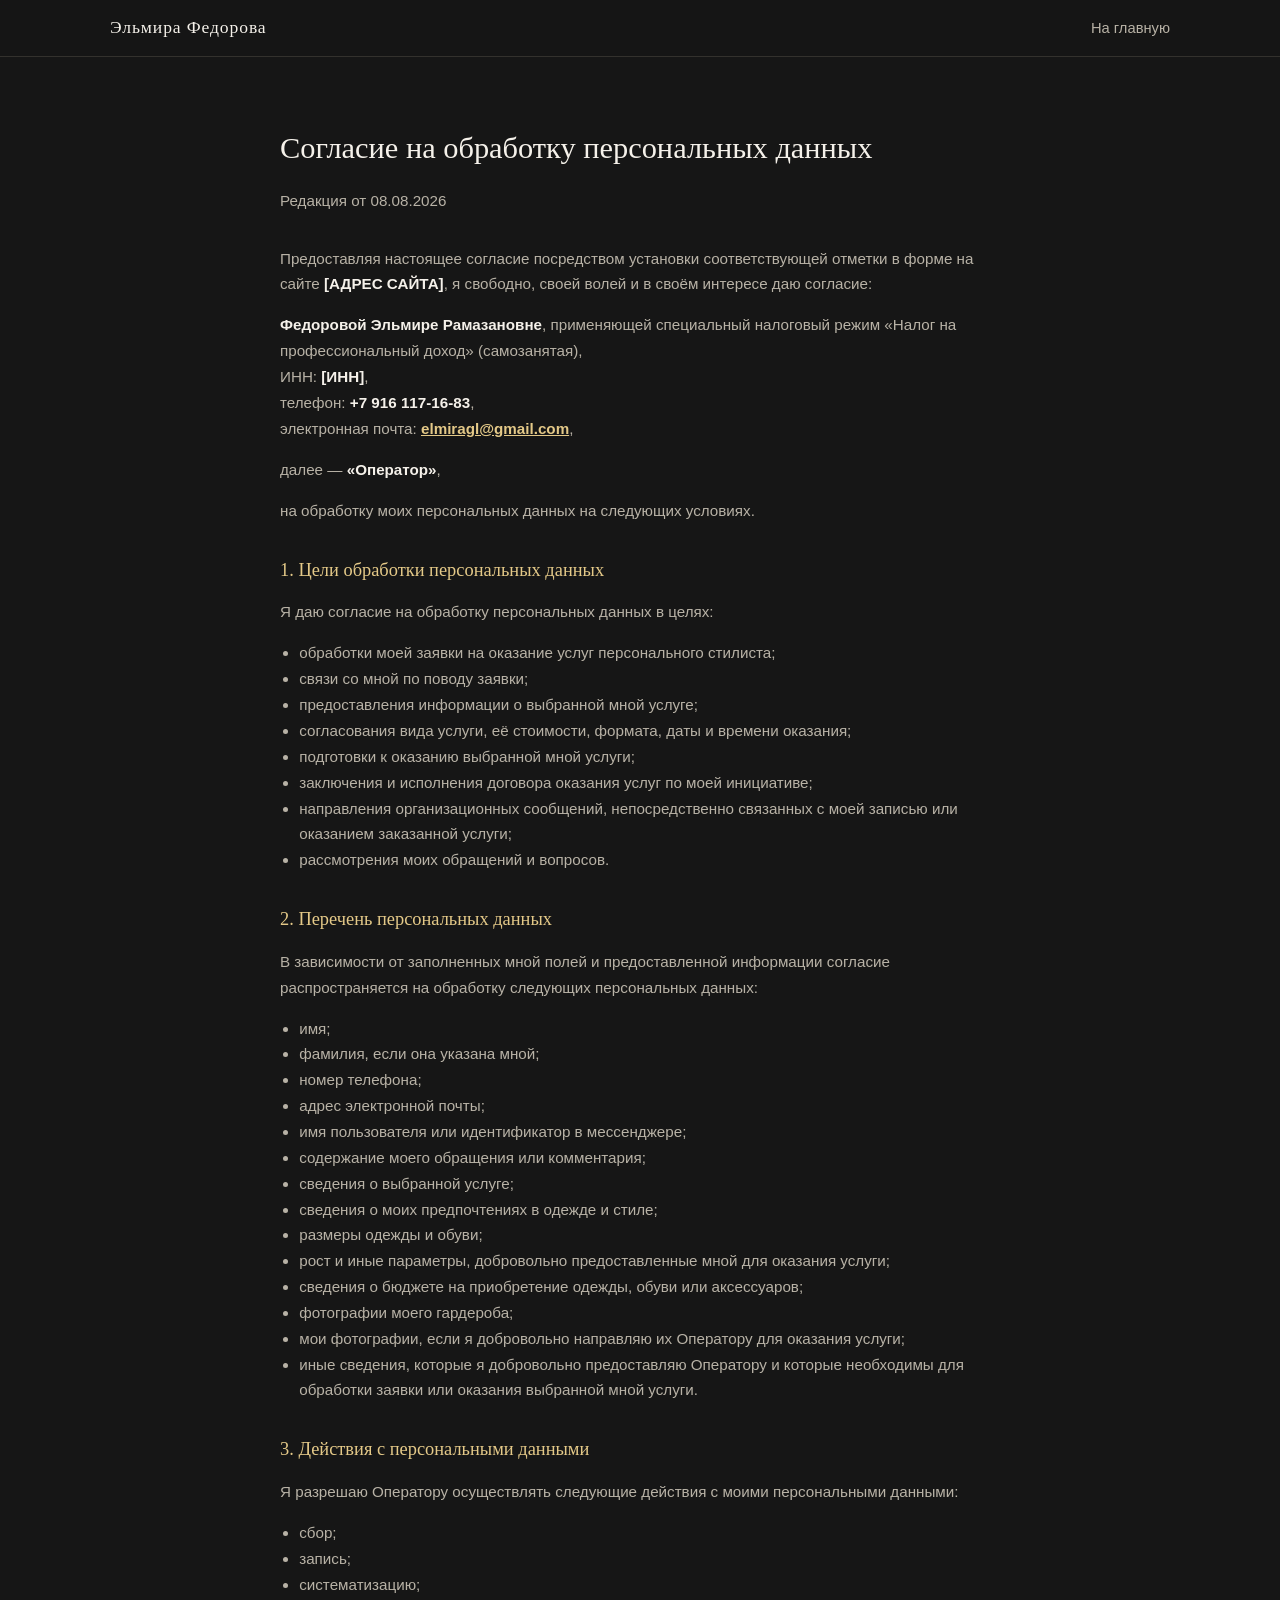
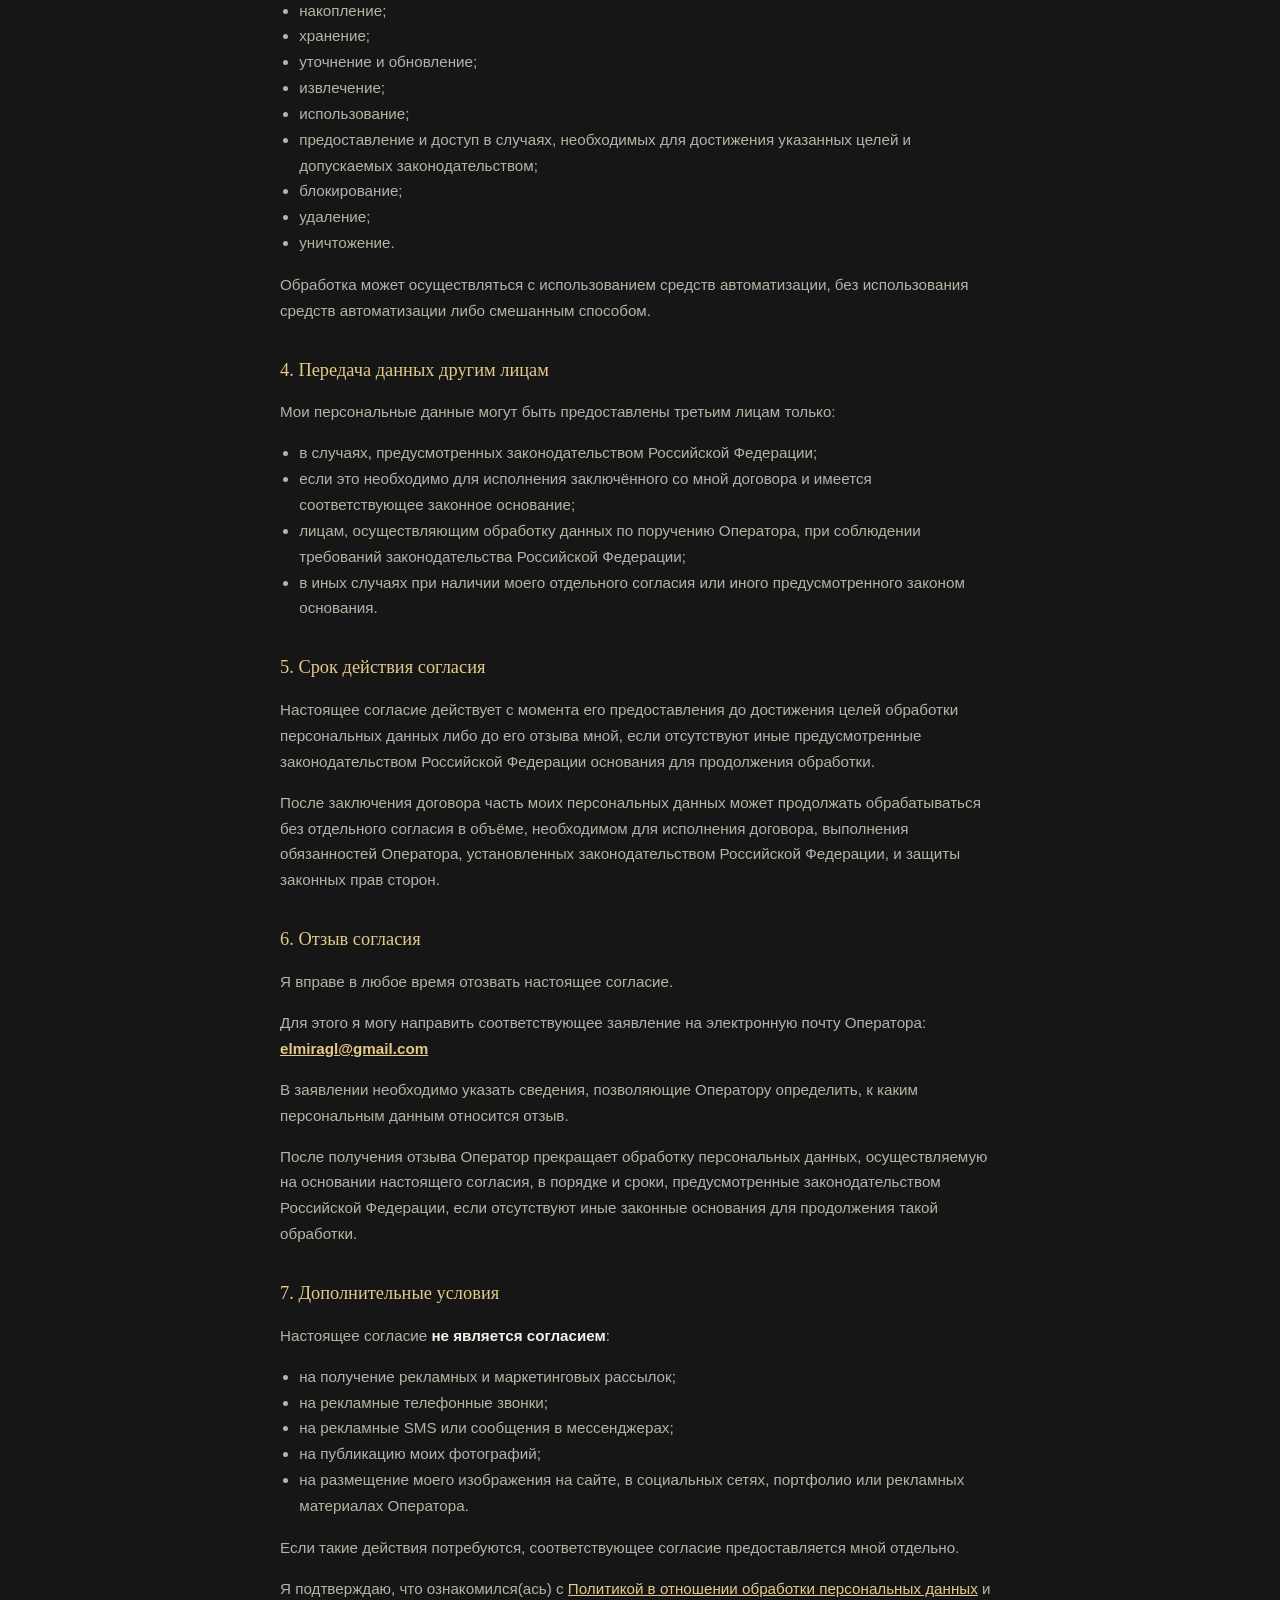
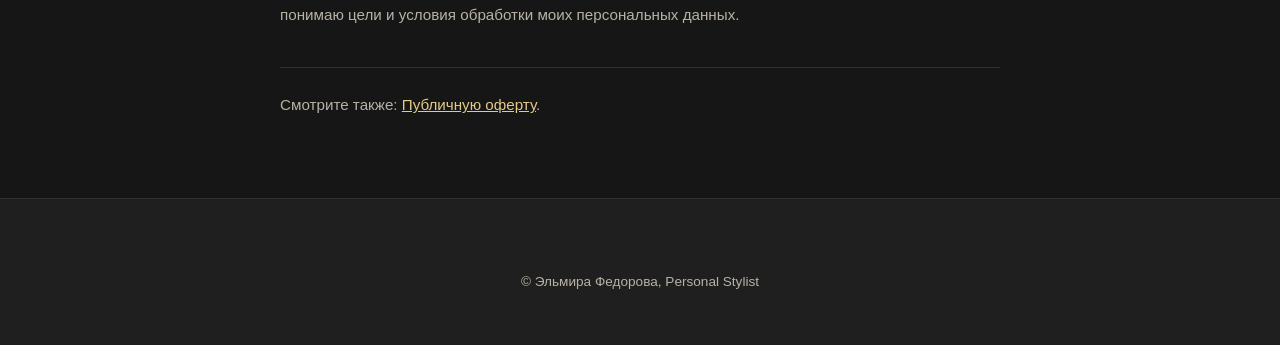
==== consent-personal-data.html @ 2ba429c3 "Replace public offer with client-provided text; add privacy policy and PD consent pages; require exp" ====
<!doctype html>
<html lang="ru">
<head>
<meta charset="UTF-8" />
<meta name="viewport" content="width=device-width, initial-scale=1, viewport-fit=cover" />
<title>Согласие на обработку персональных данных — Эльмира Федорова, Personal Stylist</title>
<meta name="robots" content="noindex" />
<meta name="theme-color" content="#161616" />
<link rel="icon" href="icons/favicon-32.png" sizes="32x32" />
<link rel="stylesheet" href="styles.css" />
</head>
<body>

<header class="site-header">
  <div class="header-inner">
    <a class="brand" href="index.html">Эльмира Федорова</a>
    <nav class="main-nav" style="display:flex">
      <a href="index.html">На главную</a>
    </nav>
  </div>
</header>

<main class="legal-page">
  <h1>Согласие на обработку персональных данных</h1>
  <p class="legal-updated">Редакция от 08.08.2026</p>

  <p>Предоставляя настоящее согласие посредством установки соответствующей отметки в форме на сайте <strong>[АДРЕС САЙТА]</strong>, я свободно, своей волей и в своём интересе даю согласие:</p>

  <p><strong>Федоровой Эльмире Рамазановне</strong>, применяющей специальный налоговый режим «Налог на профессиональный доход» (самозанятая),<br>
  ИНН: <strong>[ИНН]</strong>,<br>
  телефон: <strong>+7 916 117-16-83</strong>,<br>
  электронная почта: <strong><a href="mailto:elmiragl@gmail.com">elmiragl@gmail.com</a></strong>,</p>

  <p>далее — <strong>«Оператор»</strong>,</p>

  <p>на обработку моих персональных данных на следующих условиях.</p>

  <h2>1. Цели обработки персональных данных</h2>
  <p>Я даю согласие на обработку персональных данных в целях:</p>
  <ul>
    <li>обработки моей заявки на оказание услуг персонального стилиста;</li>
    <li>связи со мной по поводу заявки;</li>
    <li>предоставления информации о выбранной мной услуге;</li>
    <li>согласования вида услуги, её стоимости, формата, даты и времени оказания;</li>
    <li>подготовки к оказанию выбранной мной услуги;</li>
    <li>заключения и исполнения договора оказания услуг по моей инициативе;</li>
    <li>направления организационных сообщений, непосредственно связанных с моей записью или оказанием заказанной услуги;</li>
    <li>рассмотрения моих обращений и вопросов.</li>
  </ul>

  <h2>2. Перечень персональных данных</h2>
  <p>В зависимости от заполненных мной полей и предоставленной информации согласие распространяется на обработку следующих персональных данных:</p>
  <ul>
    <li>имя;</li>
    <li>фамилия, если она указана мной;</li>
    <li>номер телефона;</li>
    <li>адрес электронной почты;</li>
    <li>имя пользователя или идентификатор в мессенджере;</li>
    <li>содержание моего обращения или комментария;</li>
    <li>сведения о выбранной услуге;</li>
    <li>сведения о моих предпочтениях в одежде и стиле;</li>
    <li>размеры одежды и обуви;</li>
    <li>рост и иные параметры, добровольно предоставленные мной для оказания услуги;</li>
    <li>сведения о бюджете на приобретение одежды, обуви или аксессуаров;</li>
    <li>фотографии моего гардероба;</li>
    <li>мои фотографии, если я добровольно направляю их Оператору для оказания услуги;</li>
    <li>иные сведения, которые я добровольно предоставляю Оператору и которые необходимы для обработки заявки или оказания выбранной мной услуги.</li>
  </ul>

  <h2>3. Действия с персональными данными</h2>
  <p>Я разрешаю Оператору осуществлять следующие действия с моими персональными данными:</p>
  <ul>
    <li>сбор;</li>
    <li>запись;</li>
    <li>систематизацию;</li>
    <li>накопление;</li>
    <li>хранение;</li>
    <li>уточнение и обновление;</li>
    <li>извлечение;</li>
    <li>использование;</li>
    <li>предоставление и доступ в случаях, необходимых для достижения указанных целей и допускаемых законодательством;</li>
    <li>блокирование;</li>
    <li>удаление;</li>
    <li>уничтожение.</li>
  </ul>
  <p>Обработка может осуществляться с использованием средств автоматизации, без использования средств автоматизации либо смешанным способом.</p>

  <h2>4. Передача данных другим лицам</h2>
  <p>Мои персональные данные могут быть предоставлены третьим лицам только:</p>
  <ul>
    <li>в случаях, предусмотренных законодательством Российской Федерации;</li>
    <li>если это необходимо для исполнения заключённого со мной договора и имеется соответствующее законное основание;</li>
    <li>лицам, осуществляющим обработку данных по поручению Оператора, при соблюдении требований законодательства Российской Федерации;</li>
    <li>в иных случаях при наличии моего отдельного согласия или иного предусмотренного законом основания.</li>
  </ul>

  <h2>5. Срок действия согласия</h2>
  <p>Настоящее согласие действует с момента его предоставления до достижения целей обработки персональных данных либо до его отзыва мной, если отсутствуют иные предусмотренные законодательством Российской Федерации основания для продолжения обработки.</p>
  <p>После заключения договора часть моих персональных данных может продолжать обрабатываться без отдельного согласия в объёме, необходимом для исполнения договора, выполнения обязанностей Оператора, установленных законодательством Российской Федерации, и защиты законных прав сторон.</p>

  <h2>6. Отзыв согласия</h2>
  <p>Я вправе в любое время отозвать настоящее согласие.</p>
  <p>Для этого я могу направить соответствующее заявление на электронную почту Оператора: <strong><a href="mailto:elmiragl@gmail.com">elmiragl@gmail.com</a></strong></p>
  <p>В заявлении необходимо указать сведения, позволяющие Оператору определить, к каким персональным данным относится отзыв.</p>
  <p>После получения отзыва Оператор прекращает обработку персональных данных, осуществляемую на основании настоящего согласия, в порядке и сроки, предусмотренные законодательством Российской Федерации, если отсутствуют иные законные основания для продолжения такой обработки.</p>

  <h2>7. Дополнительные условия</h2>
  <p>Настоящее согласие <strong>не является согласием</strong>:</p>
  <ul>
    <li>на получение рекламных и маркетинговых рассылок;</li>
    <li>на рекламные телефонные звонки;</li>
    <li>на рекламные SMS или сообщения в мессенджерах;</li>
    <li>на публикацию моих фотографий;</li>
    <li>на размещение моего изображения на сайте, в социальных сетях, портфолио или рекламных материалах Оператора.</li>
  </ul>
  <p>Если такие действия потребуются, соответствующее согласие предоставляется мной отдельно.</p>
  <p>Я подтверждаю, что ознакомился(ась) с <a href="privacy.html">Политикой в отношении обработки персональных данных</a> и понимаю цели и условия обработки моих персональных данных.</p>

  <p class="legal-links">
    Смотрите также: <a href="oferta.html">Публичную оферту</a>.
  </p>
</main>

<footer id="contacts" class="site-footer">
  <p class="footer-note">© Эльмира Федорова, Personal Stylist</p>
</footer>

</body>
</html>
---- styles.css ----
:root {
  --bg: #161616;
  --bg-alt: #1f1f1f;
  --card: #232323;
  --gold: #c9a24b;
  --gold-soft: #e4c988;
  --text: #f5f1ea;
  --text-dim: #b8b2a6;
  --border: #33312d;
  --radius: 14px;
}

* { box-sizing: border-box; }

html { scroll-behavior: smooth; }

html, body {
  overflow-x: hidden;
}

body {
  margin: 0;
  background: var(--bg);
  color: var(--text);
  font-family: -apple-system, BlinkMacSystemFont, "Segoe UI", Roboto, sans-serif;
  line-height: 1.55;
}

h1, h2, h3, .brand, .quote {
  font-family: Georgia, "Times New Roman", serif;
  font-weight: 400;
}

a { color: inherit; }

img { max-width: 100%; display: block; }

.eyebrow {
  text-transform: uppercase;
  letter-spacing: 0.3em;
  font-size: 0.75rem;
  color: var(--gold);
  margin: 0 0 0.5rem;
}

/* Header */
.site-header {
  position: sticky;
  top: 0;
  z-index: 50;
  background: rgba(22, 22, 22, 0.9);
  backdrop-filter: blur(8px);
  border-bottom: 1px solid var(--border);
}

.header-inner {
  max-width: 1100px;
  margin: 0 auto;
  padding: 0.9rem 1.25rem;
  display: flex;
  align-items: center;
  justify-content: space-between;
}

.brand {
  text-decoration: none;
  font-size: 1.1rem;
  letter-spacing: 0.05em;
  color: var(--text);
}

.main-nav {
  display: flex;
  gap: 1.5rem;
}

.main-nav a {
  text-decoration: none;
  font-size: 0.92rem;
  color: var(--text-dim);
  transition: color 0.2s;
}

.main-nav a:hover { color: var(--gold); }

.nav-toggle {
  display: none;
  flex-direction: column;
  justify-content: center;
  gap: 5px;
  width: 34px;
  height: 34px;
  background: none;
  border: none;
  cursor: pointer;
}

.nav-toggle span {
  display: block;
  height: 2px;
  background: var(--text);
  border-radius: 2px;
}

/* Buttons */
.btn {
  display: inline-block;
  padding: 0.85rem 1.6rem;
  border-radius: 999px;
  text-decoration: none;
  font-size: 0.95rem;
  border: 1px solid transparent;
  cursor: pointer;
  transition: transform 0.15s, background 0.2s, border-color 0.2s;
  text-align: center;
}

.btn:active { transform: scale(0.97); }

.btn-primary {
  background: linear-gradient(135deg, var(--gold-soft), var(--gold));
  color: #1a1a1a;
  font-weight: 600;
}

.btn-ghost {
  background: transparent;
  border-color: var(--gold);
  color: var(--gold-soft);
}

.btn-link {
  background: none;
  border: none;
  color: var(--text-dim);
  text-decoration: underline;
  padding: 0.5rem 0;
}

/* Hero */
.hero {
  max-width: 1100px;
  margin: 0 auto;
  padding: 2.5rem 1.25rem 3rem;
  display: grid;
  grid-template-columns: minmax(0, 1fr);
  gap: 2rem;
}

.hero-photo {
  aspect-ratio: 4 / 5;
  border-radius: var(--radius);
  background: linear-gradient(160deg, #2b2b2b, var(--gold));
  max-width: 340px;
  width: 100%;
  margin: 0 auto;
  object-fit: cover;
  box-shadow: 0 20px 40px -20px rgba(0, 0, 0, 0.6);
}

.hero-text h1 {
  font-size: 2.4rem;
  line-height: 1.15;
  margin: 0 0 1rem;
}

.lead { color: var(--text-dim); }

.quote {
  font-style: italic;
  color: var(--gold-soft);
  border-left: 2px solid var(--gold);
  padding-left: 1rem;
  margin: 1.5rem 0;
}

.hero-actions {
  display: flex;
  gap: 1rem;
  flex-wrap: wrap;
}

/* Pains */
.pains {
  background: var(--bg-alt);
  padding: 3rem 1.25rem;
}

.pains h2, .services h2, .reviews h2, .booking h2, .site-footer h2 {
  max-width: 1100px;
  margin: 0 auto 1.5rem;
  font-size: 1.7rem;
  text-align: center;
}

.pains-list {
  max-width: 700px;
  margin: 0 auto;
  padding: 0;
  list-style: none;
}

.pains-list li {
  padding: 0.9rem 0 0.9rem 1.8rem;
  border-bottom: 1px solid var(--border);
  position: relative;
  color: var(--text-dim);
}

.pains-list li::before {
  content: "›";
  position: absolute;
  left: 0;
  color: var(--gold);
  font-size: 1.2rem;
}

/* Services */
.services {
  max-width: 1100px;
  margin: 0 auto;
  padding: 3.5rem 1.25rem;
  display: grid;
  grid-template-columns: minmax(0, 1fr);
  gap: 1.5rem;
}

.service-card {
  background: var(--card);
  border: 1px solid var(--border);
  border-radius: var(--radius);
  padding: 1.75rem;
  overflow: hidden;
}

.service-photo {
  width: calc(100% + 3.5rem);
  margin: -1.75rem -1.75rem 1.25rem;
  aspect-ratio: 16 / 9;
  object-fit: cover;
}

.service-card h3 {
  margin: 0 0 0.4rem;
  font-size: 1.3rem;
  color: var(--gold-soft);
}

.service-price {
  font-weight: 600;
  color: var(--gold);
  margin: 0.3rem 0 1rem;
}

.checklist {
  padding-left: 1.2rem;
  margin: 0 0 1.25rem;
  color: var(--text-dim);
}

.checklist li { margin-bottom: 0.35rem; }

/* Reviews */
.reviews {
  background: var(--bg-alt);
  padding: 3rem 1.25rem;
  text-align: center;
}

.review-grid {
  max-width: 1100px;
  margin: 0 auto;
  display: grid;
  grid-template-columns: minmax(0, 1fr);
  gap: 1.25rem;
  text-align: left;
}

.review-card {
  background: var(--card);
  border: 1px solid var(--border);
  border-radius: var(--radius);
  padding: 1.5rem;
  margin: 0;
}

.review-card p {
  color: var(--text-dim);
  margin: 0 0 0.9rem;
  font-size: 0.95rem;
}

.review-card footer {
  color: var(--gold-soft);
  font-size: 0.85rem;
}

/* Booking */
.booking {
  max-width: 640px;
  margin: 0 auto;
  padding: 3.5rem 1.25rem;
}

#bookingForm {
  display: grid;
  grid-template-columns: minmax(0, 1fr);
  gap: 1.1rem;
}

#bookingForm label {
  display: grid;
  grid-template-columns: minmax(0, 1fr);
  gap: 0.4rem;
  font-size: 0.9rem;
  color: var(--text-dim);
}

#bookingForm input,
#bookingForm select,
#bookingForm textarea {
  width: 100%;
  min-width: 0;
  background: var(--card);
  border: 1px solid var(--border);
  border-radius: 10px;
  padding: 0.75rem 0.9rem;
  color: var(--text);
  font-size: 1rem;
  font-family: inherit;
}

#bookingForm input:focus,
#bookingForm select:focus,
#bookingForm textarea:focus {
  outline: none;
  border-color: var(--gold);
}

.form-note {
  margin: 0;
  font-size: 0.82rem;
  color: var(--text-dim);
  text-align: center;
}

.form-note a {
  color: var(--gold-soft);
}

#bookingForm .consent-check {
  display: flex;
  align-items: flex-start;
  gap: 0.6rem;
  font-size: 0.85rem;
  color: var(--text-dim);
  cursor: pointer;
}

#bookingForm .consent-check input[type="checkbox"] {
  margin-top: 0.2rem;
  width: 1.1rem;
  height: 1.1rem;
  flex-shrink: 0;
  accent-color: var(--gold);
  cursor: pointer;
}

#bookingForm .consent-check span {
  flex: 1;
  min-width: 0;
}

.consent-check a {
  color: var(--gold-soft);
}

.booking-result {
  margin-top: 1.5rem;
  padding: 1.25rem;
  background: var(--card);
  border: 1px solid var(--border);
  border-radius: var(--radius);
}

.booking-result-actions {
  display: flex;
  gap: 0.75rem;
  flex-wrap: wrap;
  margin: 1rem 0;
}

/* Footer */
.site-footer {
  background: var(--bg-alt);
  padding: 3rem 1.25rem 2.5rem;
  text-align: center;
  border-top: 1px solid var(--border);
}

.contact-links {
  display: flex;
  justify-content: center;
  gap: 1.5rem;
  flex-wrap: wrap;
  margin-bottom: 1.5rem;
}

.contact-links a {
  text-decoration: none;
  color: var(--gold-soft);
}

.contact-links a:hover { color: var(--gold); }

.footer-note {
  color: var(--text-dim);
  font-size: 0.85rem;
  margin-top: 1.5rem;
}

#installBtn { margin-bottom: 1rem; }

/* Responsive */
@media (min-width: 780px) {
  .hero {
    grid-template-columns: 340px 1fr;
    align-items: center;
    padding-top: 4rem;
  }
  .hero-photo { margin: 0; }
  .hero-text h1 { font-size: 3.2rem; }
  .services { grid-template-columns: repeat(2, 1fr); }
  .review-grid { grid-template-columns: repeat(2, 1fr); }
}

@media (max-width: 640px) {
  .main-nav {
    position: absolute;
    top: 100%;
    left: 0;
    right: 0;
    background: var(--bg);
    border-bottom: 1px solid var(--border);
    flex-direction: column;
    padding: 1rem 1.25rem;
    gap: 1rem;
    display: none;
  }
  .main-nav.open { display: flex; }
  .nav-toggle { display: flex; }
}

/* Legal page (offer) */
.legal-page {
  max-width: 760px;
  margin: 0 auto;
  padding: 3rem 1.25rem 4rem;
}

.legal-page h1 {
  font-size: 1.9rem;
  margin-bottom: 0.5rem;
}

.legal-updated {
  color: var(--text-dim);
  font-size: 0.85rem;
  margin-bottom: 2rem;
}

.legal-page h2 {
  font-size: 1.15rem;
  color: var(--gold-soft);
  margin: 2rem 0 0.75rem;
}

.legal-page h3 {
  font-size: 0.98rem;
  color: var(--text);
  margin: 1.25rem 0 0.5rem;
}

.legal-page a {
  color: var(--gold-soft);
}

.legal-links {
  margin-top: 2.5rem;
  padding-top: 1.5rem;
  border-top: 1px solid var(--border);
}

.legal-page p,
.legal-page li {
  color: var(--text-dim);
  font-size: 0.95rem;
  line-height: 1.7;
}

.legal-page ul {
  padding-left: 1.2rem;
  margin: 0 0 1rem;
}

.legal-page strong {
  color: var(--text);
}

.legal-details {
  list-style: none;
  padding-left: 0;
}

.legal-disclaimer {
  margin-top: 2.5rem;
  padding: 1.25rem;
  background: var(--card);
  border: 1px solid var(--border);
  border-radius: var(--radius);
  font-size: 0.85rem;
  font-style: italic;
}
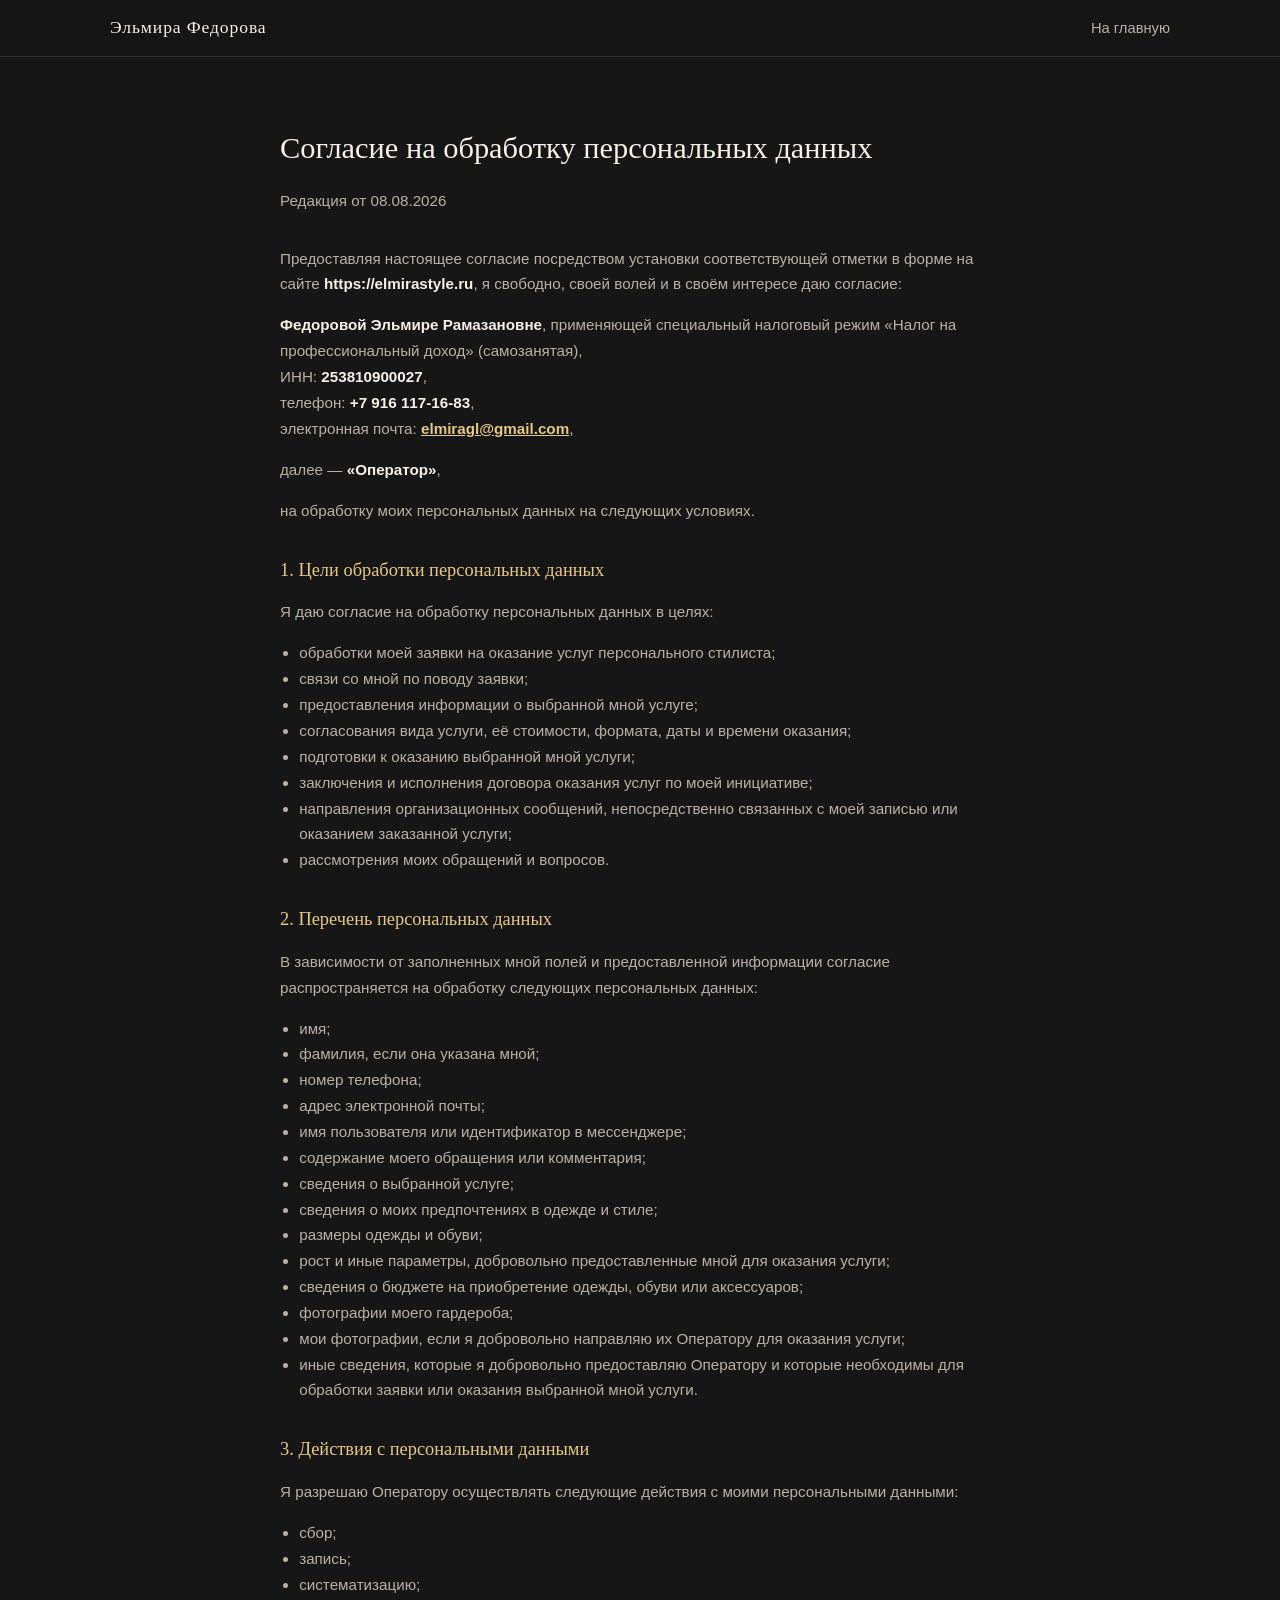
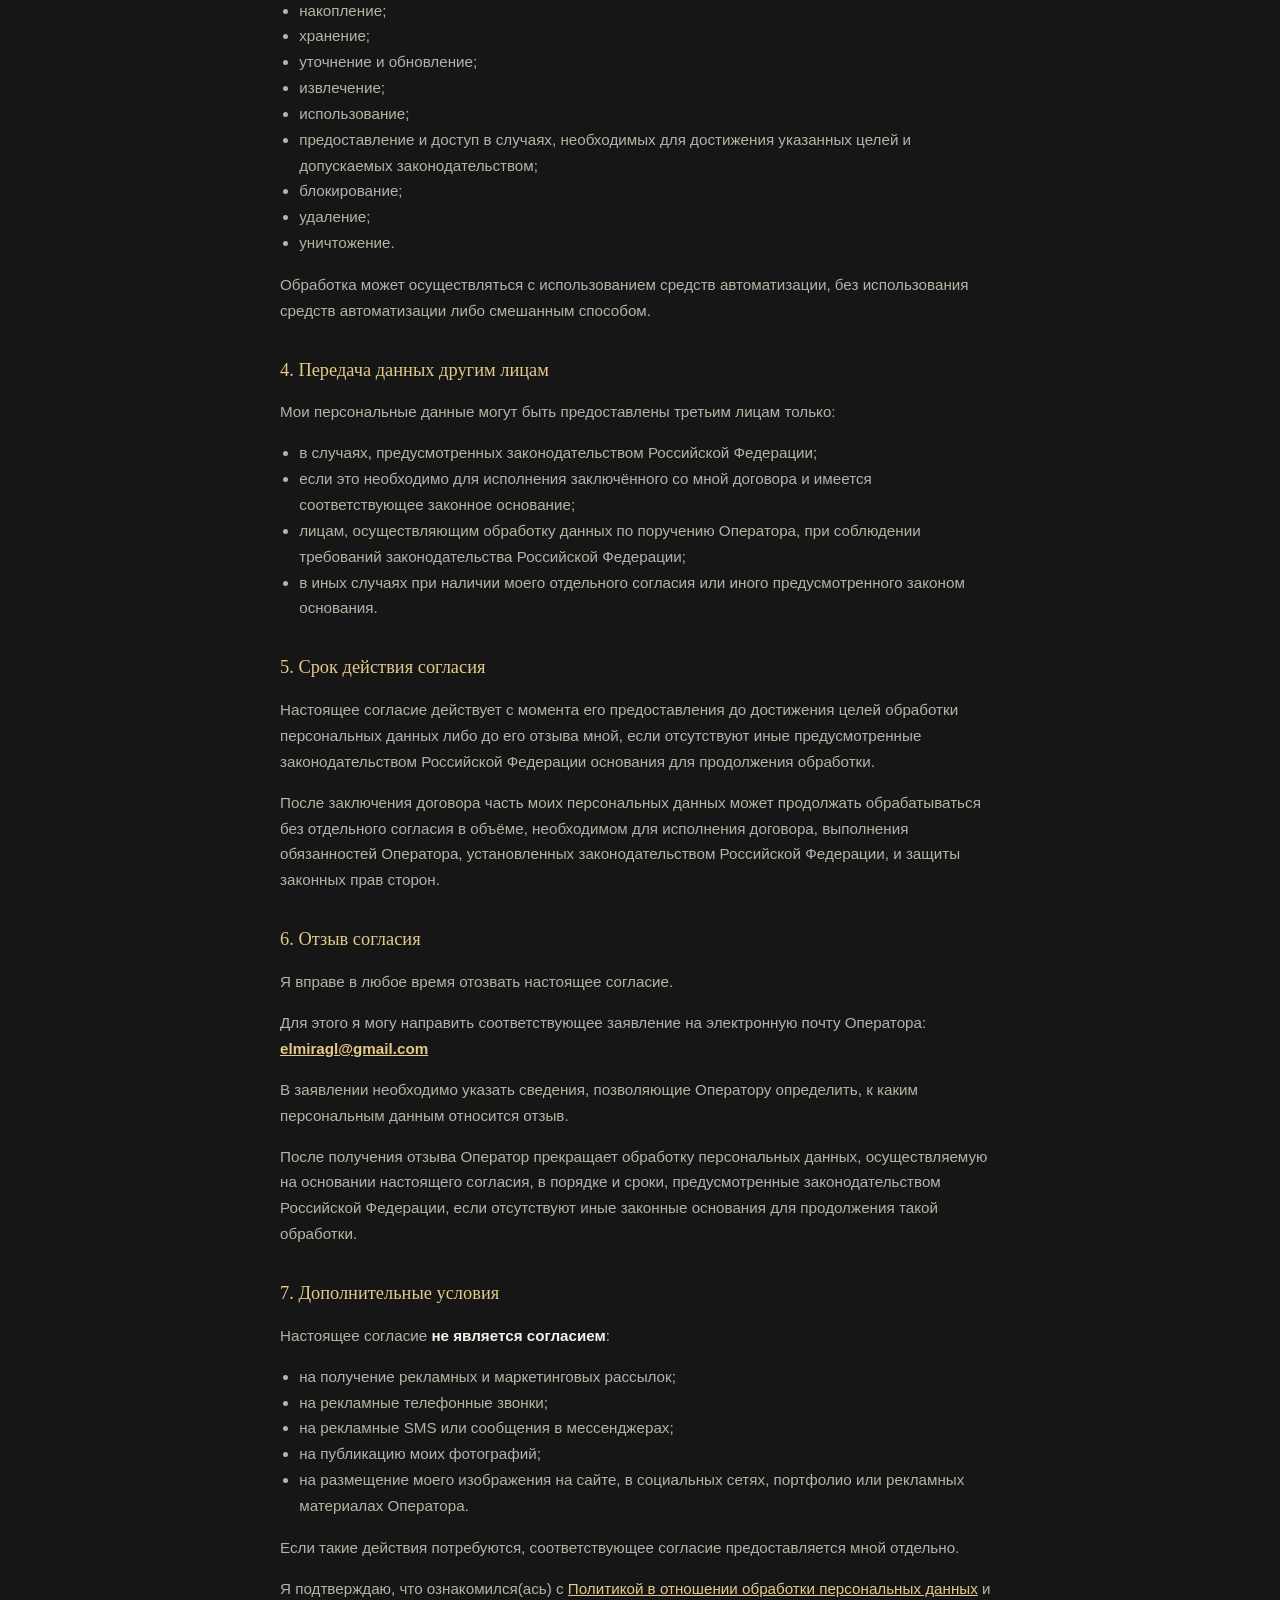
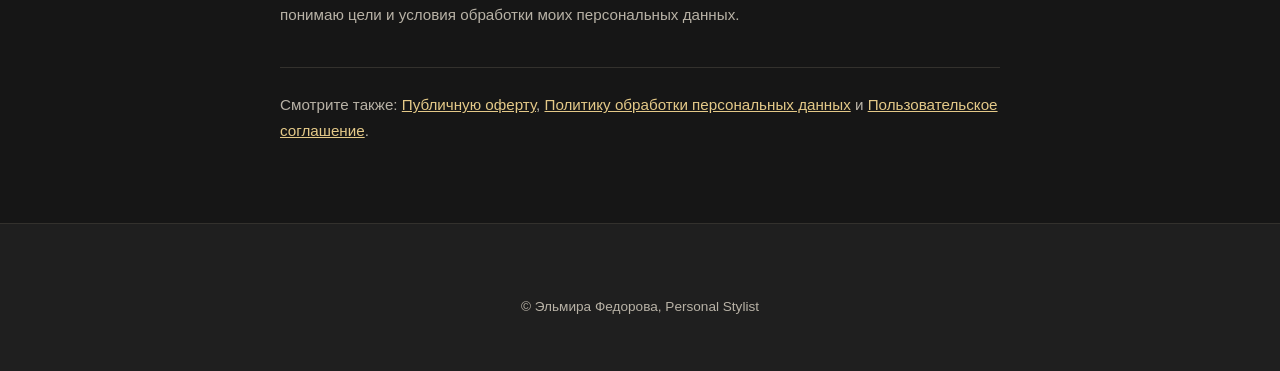
==== commit bcfd4d73: "Fill in real INN, site address and contact address; add user agreement page Co-Authored-By: Claude S" ====
--- a/consent-personal-data.html
+++ b/consent-personal-data.html
@@ -24,10 +24,10 @@
   <h1>Согласие на обработку персональных данных</h1>
   <p class="legal-updated">Редакция от 08.08.2026</p>
 
-  <p>Предоставляя настоящее согласие посредством установки соответствующей отметки в форме на сайте <strong>[АДРЕС САЙТА]</strong>, я свободно, своей волей и в своём интересе даю согласие:</p>
+  <p>Предоставляя настоящее согласие посредством установки соответствующей отметки в форме на сайте <strong>https://elmirastyle.ru</strong>, я свободно, своей волей и в своём интересе даю согласие:</p>
 
   <p><strong>Федоровой Эльмире Рамазановне</strong>, применяющей специальный налоговый режим «Налог на профессиональный доход» (самозанятая),<br>
-  ИНН: <strong>[ИНН]</strong>,<br>
+  ИНН: <strong>253810900027</strong>,<br>
   телефон: <strong>+7 916 117-16-83</strong>,<br>
   электронная почта: <strong><a href="mailto:elmiragl@gmail.com">elmiragl@gmail.com</a></strong>,</p>
 
@@ -117,7 +117,7 @@
   <p>Я подтверждаю, что ознакомился(ась) с <a href="privacy.html">Политикой в отношении обработки персональных данных</a> и понимаю цели и условия обработки моих персональных данных.</p>
 
   <p class="legal-links">
-    Смотрите также: <a href="oferta.html">Публичную оферту</a>.
+    Смотрите также: <a href="oferta.html">Публичную оферту</a>, <a href="privacy.html">Политику обработки персональных данных</a> и <a href="user-agreement.html">Пользовательское соглашение</a>.
   </p>
 </main>
 
